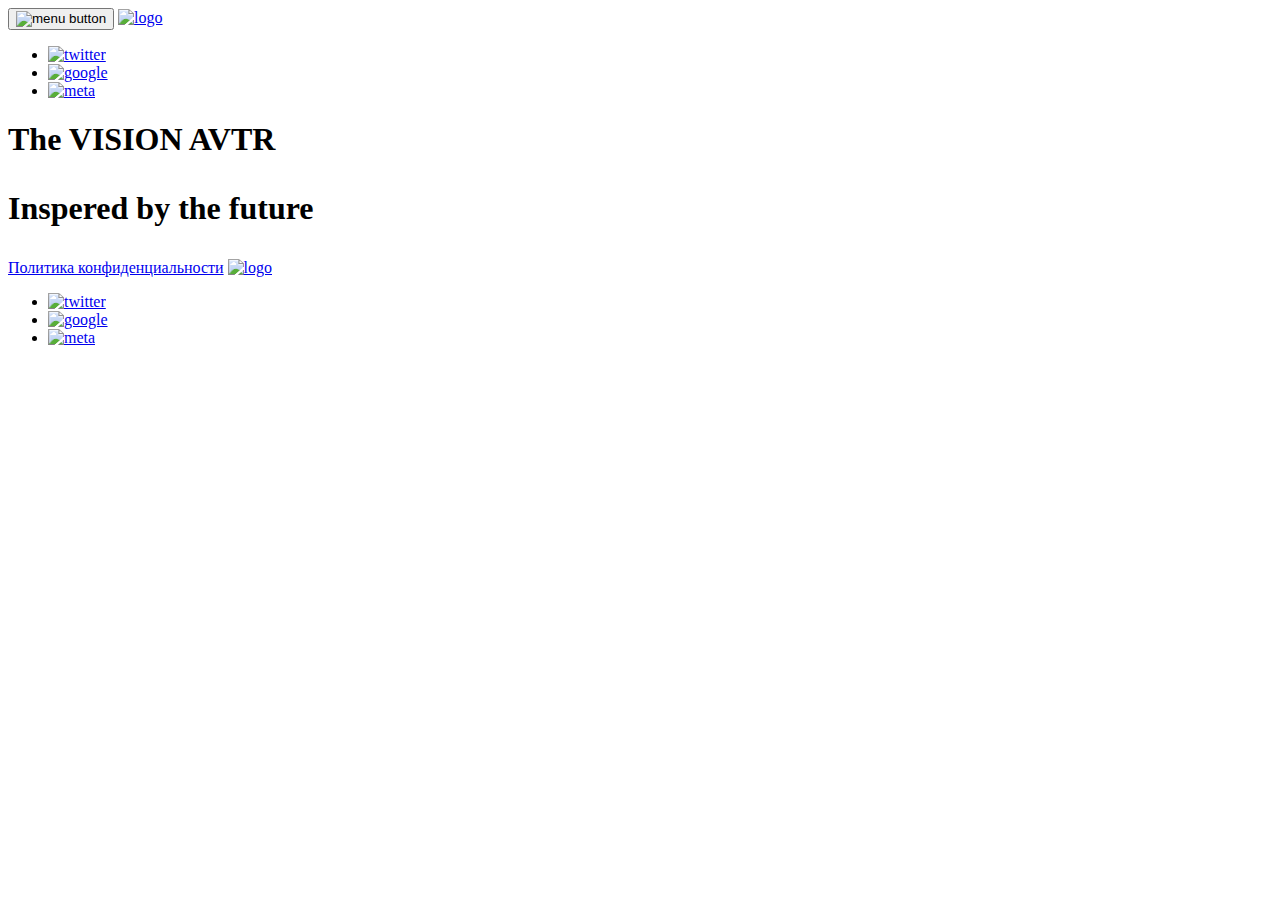
==== index.html @ d6ef5d8d "Add files via upload" ====
<!DOCTYPE html>
<html lang="en">
<head>
  <meta charset="UTF-8">
  <meta name="viewport" content="width=device-width, initial-scale=1.0">
  <meta http-equiv="X-UA-Compatible" content="ie=edge">
  <title>Document</title>
  <link rel="stylesheet" href="css/reset.css">
  <link rel="stylesheet" href="css/slick.css">
  <link rel="stylesheet" href="css/jquery.fancybox.css">
  <link rel="stylesheet" href="css/style.css">
</head>
<body>
  <header class="header">
      <div class="container">
          <div class="header__top">
            <button class="header__nav">
                <img src="images/menu-btn.svg" alt="menu button">
            </button>
            <a href="#" class="header__logo"><img src="images/logo.svg" alt="logo"></a>
            <ul class="list">
                <li class="list__item">
                    <a href="#" class="list__link">
                        <img src="images/twitter.svg" alt="twitter" class="list__link-img">
                    </a>
                </li>
                <li class="list__item">
                    <a href="#" class="list__link">
                        <img src="images/google.svg" alt="google" class="list__link-img">
                    </a>
                </li>
                <li class="list__item">
                    <a href="#" class="list__link">
                        <img src="images/meta.svg" alt="meta" class="list__link-img">
                    </a>
                </li>
            </ul>
          </div>
      </div>
      <div class="header__content">
        <h1 class="title">
          The VISION AVTR
        <h1/>
        <p class="title-descr">
          Inspered by the future
        <p/>
      </div>
  </header>



  <footer class="footer">
      <div class="container">
          <div class="footer__inner">
            <a href="#" class="footer__confid">Политика конфиденциальности</a>
            <a href="#" class="header__logo"><img src="images/logo.svg" alt="logo"></a>
            <ul class="list">
                <li class="list__item">
                    <a href="#" class="list__link">
                        <img src="images/twitter.svg" alt="twitter" class="list__link-img">
                    </a>
                </li>
                <li class="list__item">
                    <a href="#" class="list__link">
                        <img src="images/google.svg" alt="google" class="list__link-img">
                    </a>
                </li>
                <li class="list__item">
                    <a href="#" class="list__link">
                        <img src="images/meta.svg" alt="meta" class="list__link-img">
                    </a>
                </li>
            </ul>
          </div>
      </div>
  </footer>

  <script src="https://ajax.googleapis.com/ajax/libs/jquery/3.4.1/jquery.min.js"></script>
  <script src="js/slick.min.js"></script>
  <script src="js/jquery.fancybox.min.js"></script>
  <script src="js/main.js"></script>
</body>
</html>
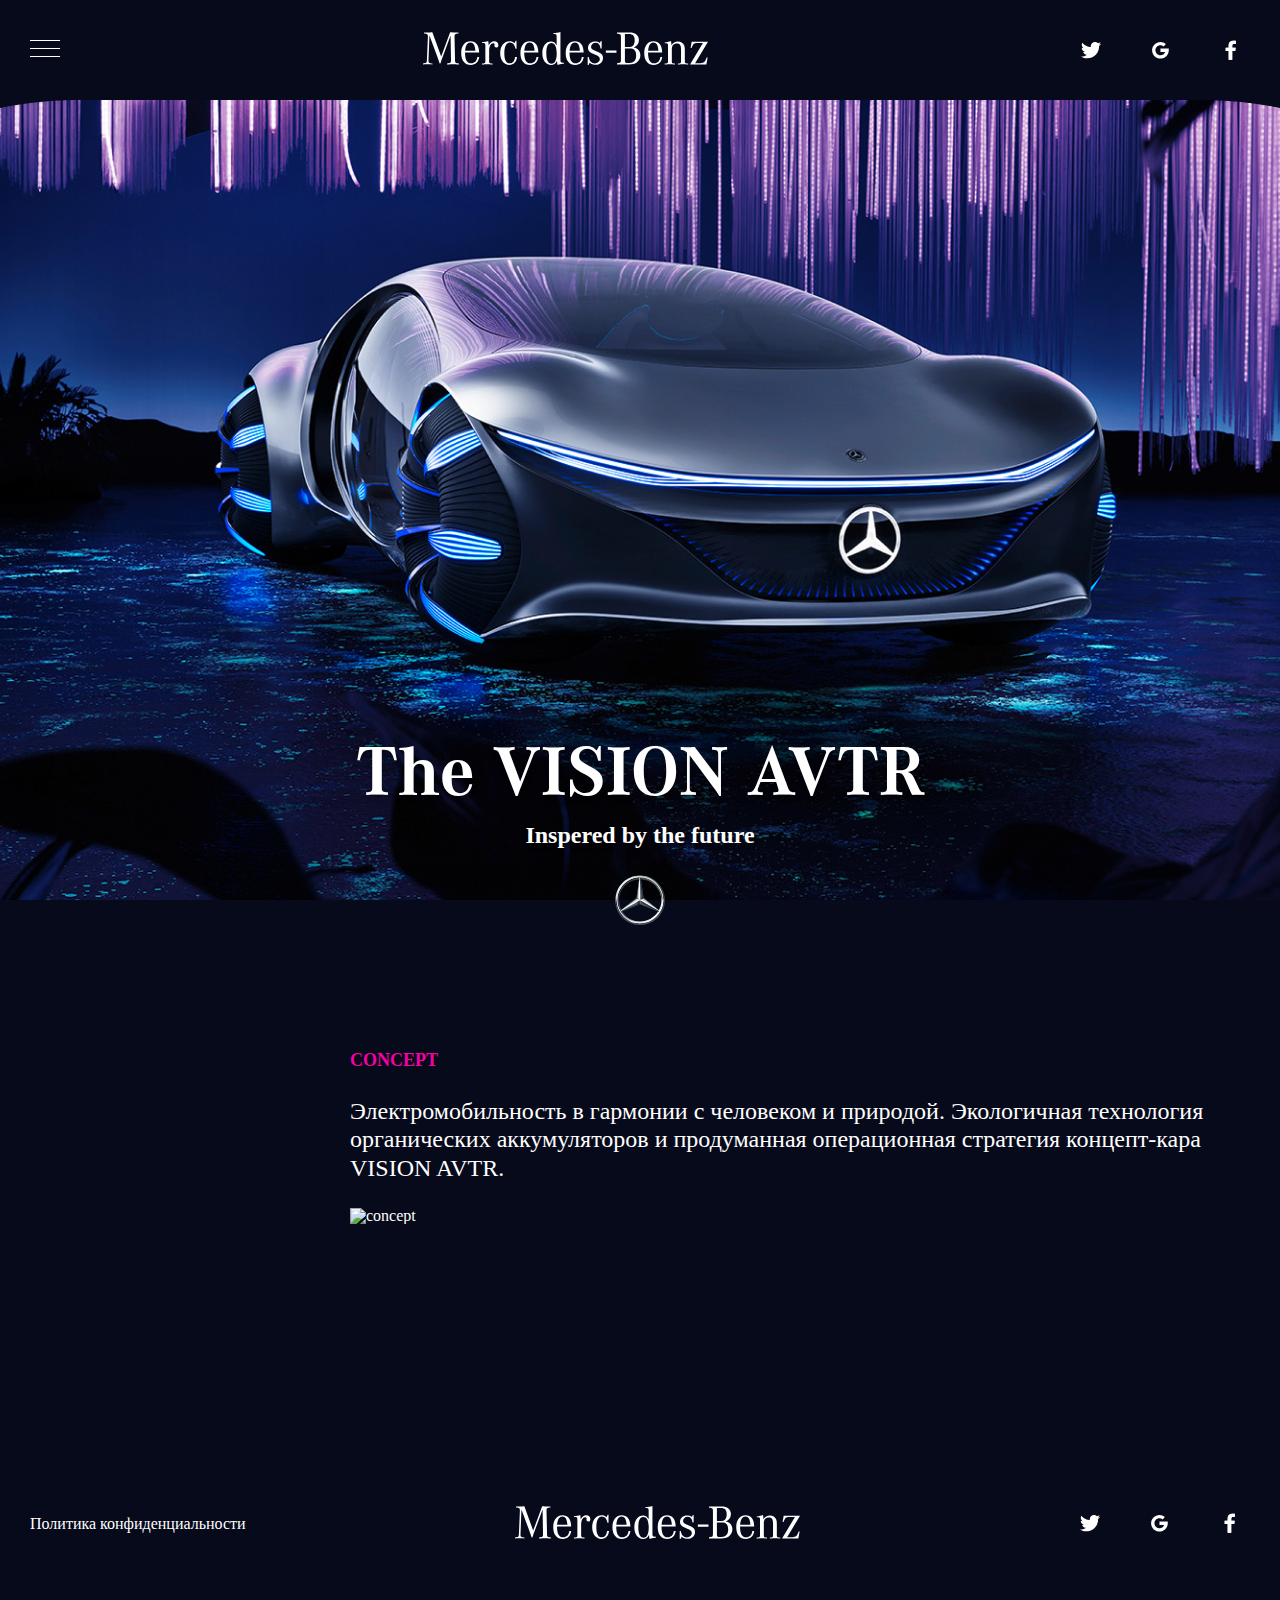
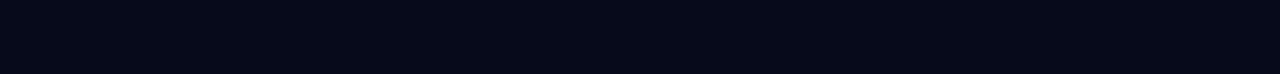
==== commit c004d240: "Add files via upload" ====
--- a/index.html
+++ b/index.html
@@ -47,6 +47,22 @@
       </div>
   </header>
 
+  <section class="concept">
+      <div class="container">
+          <div class="concept__inner">
+              <h3 class="concept__title">
+                CONCEPT
+              </h3>
+              <p class="concept__text">
+                Электромобильность в гармонии с человеком и природой. 
+                Экологичная технология <br> органических аккумуляторов и 
+                продуманная операционная стратегия концепт-кара<br> VISION AVTR. 
+              </p>
+              <img class="concept__img" src="images/concept.jpg" alt="concept">
+          </div>
+      </div>
+  </section>
+
 
 
   <footer class="footer">
--- a/css/style.css
+++ b/css/style.css
@@ -0,0 +1,153 @@
+html {
+    box-sizing: border-box;
+}
+
+*,
+*::after,
+*::before{
+    box-sizing: inherit;
+}
+
+@font-face {
+    font-family: 'Corporate-A-Bold';
+    font-style: normal;
+    font-weight: 700;
+    src: url('../fonts/Corporate-A-Bold.woff') format('woff'),
+         url('../fonts/Corporate-A-Bold.woff2') format('woff2');
+}
+
+button {
+    border: none;
+    background-color: transparent;
+    padding: 0;
+    cursor: pointer;
+}
+
+body {
+    background-color: #070A1B;
+    font-weight: 400;
+    font-style: 16px;
+    color: #fff;
+}
+
+a {
+    text-decoration: none;
+    color: inherit;
+}
+
+ul {
+    list-style: none;
+}
+
+.container {
+    max-width: 1220px;
+    margin: 0 auto;
+    border: 0 10px;
+}
+
+.header__top {
+    display: flex;
+    justify-content: space-between;
+    align-items: center;
+    height: 100px;
+}
+
+.list {
+    display: flex;
+}
+
+.list__item + .list__item {
+    margin-left: 30px;
+}
+
+.list__link {
+    display: flex;
+    width: 40px;
+    height: 40px;
+    justify-content: center;
+    align-items: center;
+    border-radius: 50%;
+    transition: background .3s;
+}
+
+.list__link:hover {
+    background-color: #C1A1D2;
+}
+
+.footer__inner {
+    display: flex;
+    justify-content: space-between;
+    align-items: center;
+    height: 300px;
+}
+
+.footer__confid {
+    font-weight: 400;
+    font-size: 16px;
+    line-height: 120%;
+}
+
+.header__content {
+    background-image: url(../images/main-bg.png);
+    min-height: calc(100vh - 100px);
+    background-repeat: no-repeat;
+    background-position: center;
+    background-size: cover;
+    display: flex;
+    flex-direction: column;
+    align-items: center;
+    justify-content: flex-end;
+    position: relative;
+    margin-bottom: 150px;
+}
+
+.header__content::before {
+    content: "";
+    background-image: url(../images/logo-maim.svg);
+    width: 50px;
+    height: 50px;
+    position: absolute;
+    bottom: -25px;
+    left: 50%;
+    transform: translateX(-50%);
+}
+
+.title {
+    font-family: 'Corporate-A-Bold';
+    margin-bottom: 5px;
+    font-size: 72px;
+    line-height: 120%;
+    text-shadow: 0px 4px 4px rgba(0, 0, 0, 0.25);
+}
+
+.title-descr {
+    font-size: 24px;
+    line-height: 120%;
+    text-shadow: 0px 4px 4px rgba(0, 0, 0, 0.25);
+    margin-bottom: 50px;
+}
+
+.concept {
+    margin-bottom: 150px;
+}
+
+.concept__inner {
+    margin-left: auto;
+    max-width: 900px;
+}
+
+
+.concept__title {
+    font-size: 18px;
+    line-height: 120%;
+    color: #F402A2;
+    padding-bottom: 25px;
+}
+
+.concept__text {
+    font-weight: 400;
+    font-size: 24px;
+    line-height: 120%;
+    padding-bottom: 25px;
+    font-family: 'Roboto Condensed';
+}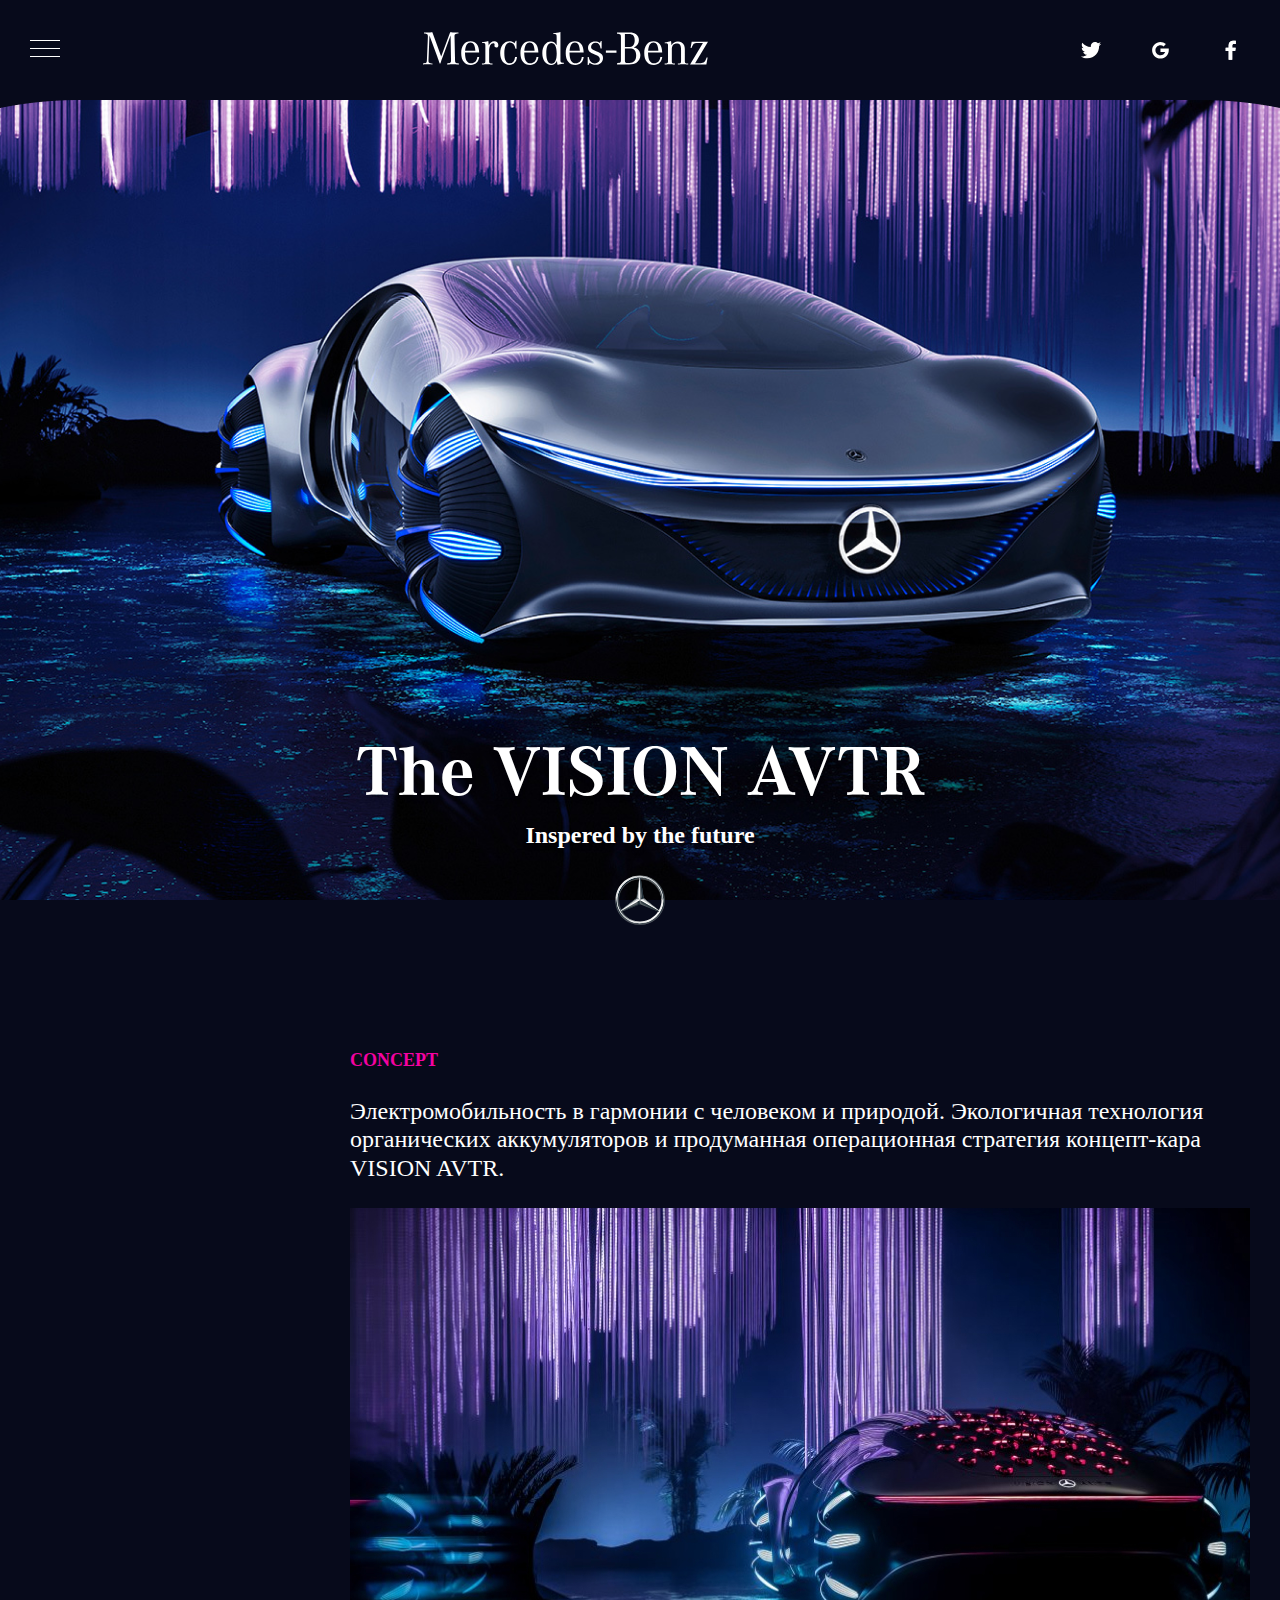
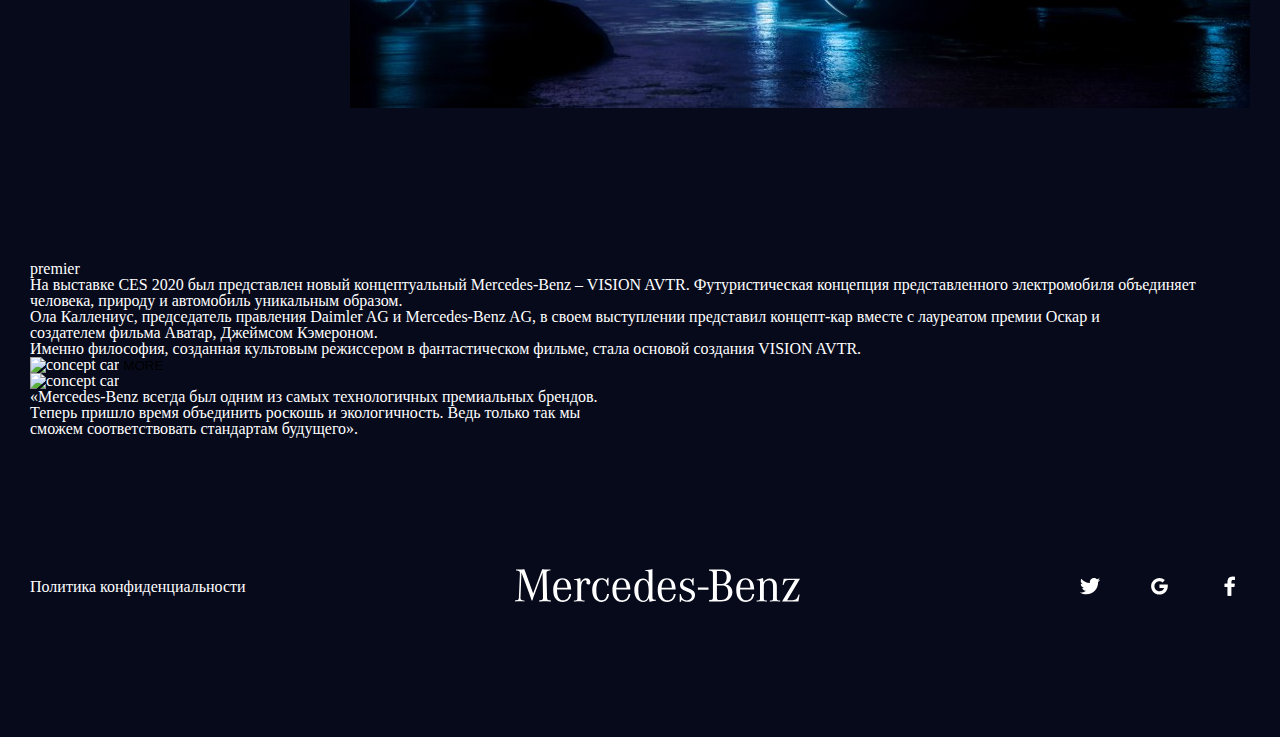
==== commit 5242240a: "Add files via upload" ====
--- a/index.html
+++ b/index.html
@@ -1,99 +1,117 @@
 <!DOCTYPE html>
 <html lang="en">
+
 <head>
-  <meta charset="UTF-8">
-  <meta name="viewport" content="width=device-width, initial-scale=1.0">
-  <meta http-equiv="X-UA-Compatible" content="ie=edge">
-  <title>Document</title>
-  <link rel="stylesheet" href="css/reset.css">
-  <link rel="stylesheet" href="css/slick.css">
-  <link rel="stylesheet" href="css/jquery.fancybox.css">
-  <link rel="stylesheet" href="css/style.css">
+    <meta charset="UTF-8">
+    <meta name="viewport" content="width=device-width, initial-scale=1.0">
+    <meta http-equiv="X-UA-Compatible" content="ie=edge">
+    <title>Document</title>
+    <link rel="stylesheet" href="css/reset.css">
+    <link rel="stylesheet" href="css/slick.css">
+    <link rel="stylesheet" href="css/jquery.fancybox.css">
+    <link rel="stylesheet" href="css/style.css">
 </head>
+
 <body>
-  <header class="header">
-      <div class="container">
-          <div class="header__top">
-            <button class="header__nav">
+    <header class="header">
+        <div class="container">
+            <div class="header__top">
+                <button class="header__nav">
                 <img src="images/menu-btn.svg" alt="menu button">
             </button>
-            <a href="#" class="header__logo"><img src="images/logo.svg" alt="logo"></a>
-            <ul class="list">
-                <li class="list__item">
-                    <a href="#" class="list__link">
-                        <img src="images/twitter.svg" alt="twitter" class="list__link-img">
-                    </a>
-                </li>
-                <li class="list__item">
-                    <a href="#" class="list__link">
-                        <img src="images/google.svg" alt="google" class="list__link-img">
-                    </a>
-                </li>
-                <li class="list__item">
-                    <a href="#" class="list__link">
-                        <img src="images/meta.svg" alt="meta" class="list__link-img">
-                    </a>
-                </li>
-            </ul>
-          </div>
-      </div>
-      <div class="header__content">
-        <h1 class="title">
-          The VISION AVTR
-        <h1/>
-        <p class="title-descr">
-          Inspered by the future
-        <p/>
-      </div>
-  </header>
+                <a href="#" class="header__logo"><img src="images/logo.svg" alt="logo"></a>
+                <ul class="list">
+                    <li class="list__item">
+                        <a href="#" class="list__link">
+                            <img src="images/twitter.svg" alt="twitter" class="list__link-img">
+                        </a>
+                    </li>
+                    <li class="list__item">
+                        <a href="#" class="list__link">
+                            <img src="images/google.svg" alt="google" class="list__link-img">
+                        </a>
+                    </li>
+                    <li class="list__item">
+                        <a href="#" class="list__link">
+                            <img src="images/meta.svg" alt="meta" class="list__link-img">
+                        </a>
+                    </li>
+                </ul>
+            </div>
+        </div>
+        <div class="header__content">
+            <h1 class="title">
+                The VISION AVTR
+                <h1/>
+                <p class="title-descr">
+                    Inspered by the future
+                    <p/>
+        </div>
+    </header>
 
-  <section class="concept">
-      <div class="container">
-          <div class="concept__inner">
-              <h3 class="concept__title">
-                CONCEPT
-              </h3>
-              <p class="concept__text">
-                Электромобильность в гармонии с человеком и природой. 
-                Экологичная технология <br> органических аккумуляторов и 
-                продуманная операционная стратегия концепт-кара<br> VISION AVTR. 
-              </p>
-              <img class="concept__img" src="images/concept.jpg" alt="concept">
-          </div>
-      </div>
-  </section>
+    <section class="concept">
+        <div class="container">
+            <div class="concept__inner">
+                <h3 class="concept__title main__title">
+                    CONCEPT
+                </h3>
+                <p class="concept__text">
+                    Электромобильность в гармонии с человеком и природой. Экологичная технология <br> органических аккумуляторов и продуманная операционная стратегия концепт-кара<br> VISION AVTR.
+                </p>
+                <img class="concept__img" src="images/concept.jpg" alt="concept">
+            </div>
+        </div>
+    </section>
 
+    <section class="premier">
+        <div class="container">
+            <div class="premier__inner">
+                <div class="premier__column">
+                    <div class="premier__title main__title">premier</div>
+                    <p class="premier__text">На выставке CES 2020 был представлен новый концептуальный Mercedes-Benz – VISION AVTR. Футуристическая концепция представленного электромобиля объединяет человека, природу и автомобиль уникальным образом.</p>
+                    <p class="premier__text">Ола Каллениус, председатель правления Daimler AG и Mercedes-Benz AG, в своем выступлении представил концепт-кар вместе с лауреатом премии Оскар и <br> создателем фильма Аватар, Джеймсом Кэмероном.</p>
+                    <p class="premier__text">Именно философия, созданная культовым режиссером в фантастическом фильме, стала основой создания VISION AVTR.</p>
+                    <img src="images/concept-1.png" alt="concept car" class="concept__img">
+                    <button class="premier__btn">MORE</button>
+                </div>
+                <div class="premier__column">
+                    <img src="images/concept-2.png" alt="concept car" class="concept__img">
+                    <p class="premier__text">«Mercedes-Benz всегда был одним из самых технологичных премиальных брендов. <br> Теперь пришло время объединить роскошь и экологичность. Ведь только так мы <br> сможем соответствовать стандартам будущего».</p>
+                </div>
+            </div>
+        </div>
+    </section>
 
+    <footer class="footer">
+        <div class="container">
+            <div class="footer__inner">
+                <a href="#" class="footer__confid">Политика конфиденциальности</a>
+                <a href="#" class="header__logo"><img src="images/logo.svg" alt="logo"></a>
+                <ul class="list">
+                    <li class="list__item">
+                        <a href="#" class="list__link">
+                            <img src="images/twitter.svg" alt="twitter" class="list__link-img">
+                        </a>
+                    </li>
+                    <li class="list__item">
+                        <a href="#" class="list__link">
+                            <img src="images/google.svg" alt="google" class="list__link-img">
+                        </a>
+                    </li>
+                    <li class="list__item">
+                        <a href="#" class="list__link">
+                            <img src="images/meta.svg" alt="meta" class="list__link-img">
+                        </a>
+                    </li>
+                </ul>
+            </div>
+        </div>
+    </footer>
 
-  <footer class="footer">
-      <div class="container">
-          <div class="footer__inner">
-            <a href="#" class="footer__confid">Политика конфиденциальности</a>
-            <a href="#" class="header__logo"><img src="images/logo.svg" alt="logo"></a>
-            <ul class="list">
-                <li class="list__item">
-                    <a href="#" class="list__link">
-                        <img src="images/twitter.svg" alt="twitter" class="list__link-img">
-                    </a>
-                </li>
-                <li class="list__item">
-                    <a href="#" class="list__link">
-                        <img src="images/google.svg" alt="google" class="list__link-img">
-                    </a>
-                </li>
-                <li class="list__item">
-                    <a href="#" class="list__link">
-                        <img src="images/meta.svg" alt="meta" class="list__link-img">
-                    </a>
-                </li>
-            </ul>
-          </div>
-      </div>
-  </footer>
+    <script src="https://ajax.googleapis.com/ajax/libs/jquery/3.4.1/jquery.min.js"></script>
+    <script src="js/slick.min.js"></script>
+    <script src="js/jquery.fancybox.min.js"></script>
+    <script src="js/main.js"></script>
+</body>
 
-  <script src="https://ajax.googleapis.com/ajax/libs/jquery/3.4.1/jquery.min.js"></script>
-  <script src="js/slick.min.js"></script>
-  <script src="js/jquery.fancybox.min.js"></script>
-  <script src="js/main.js"></script>
-</body>
 </html>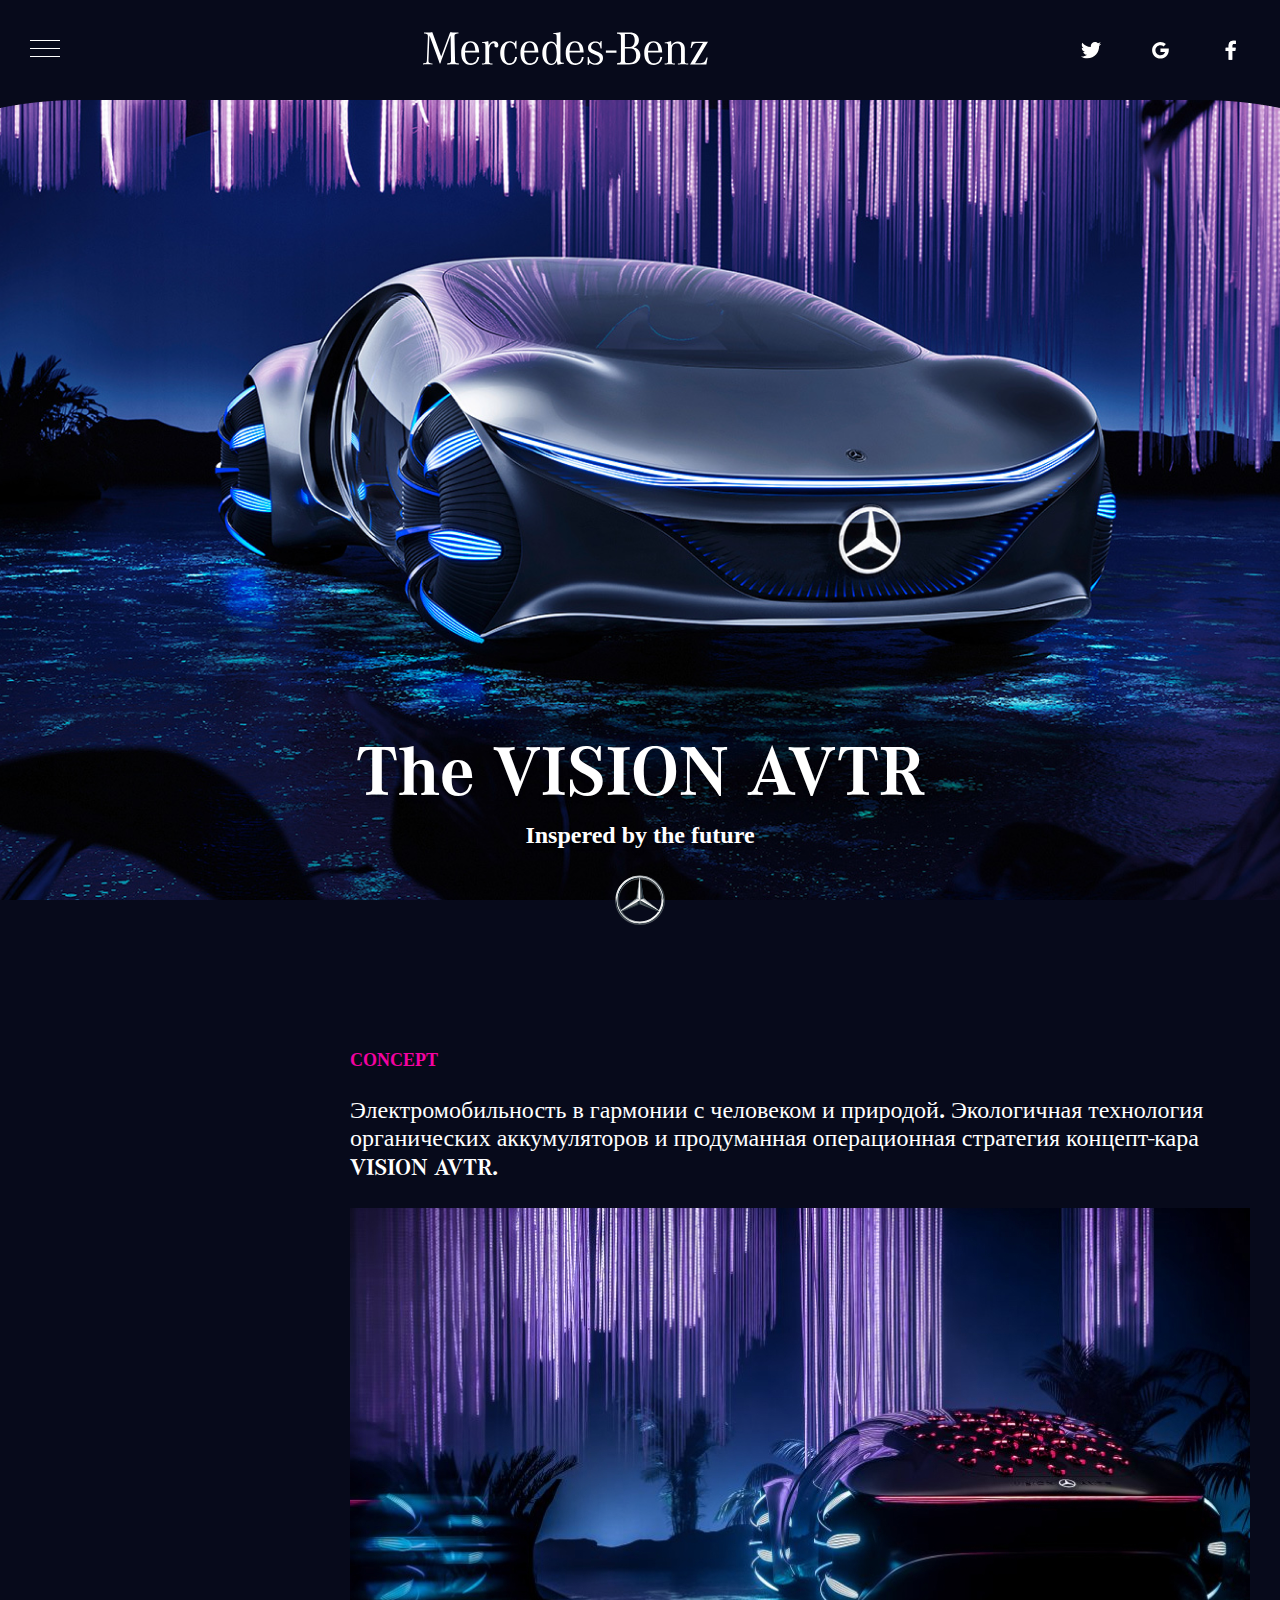
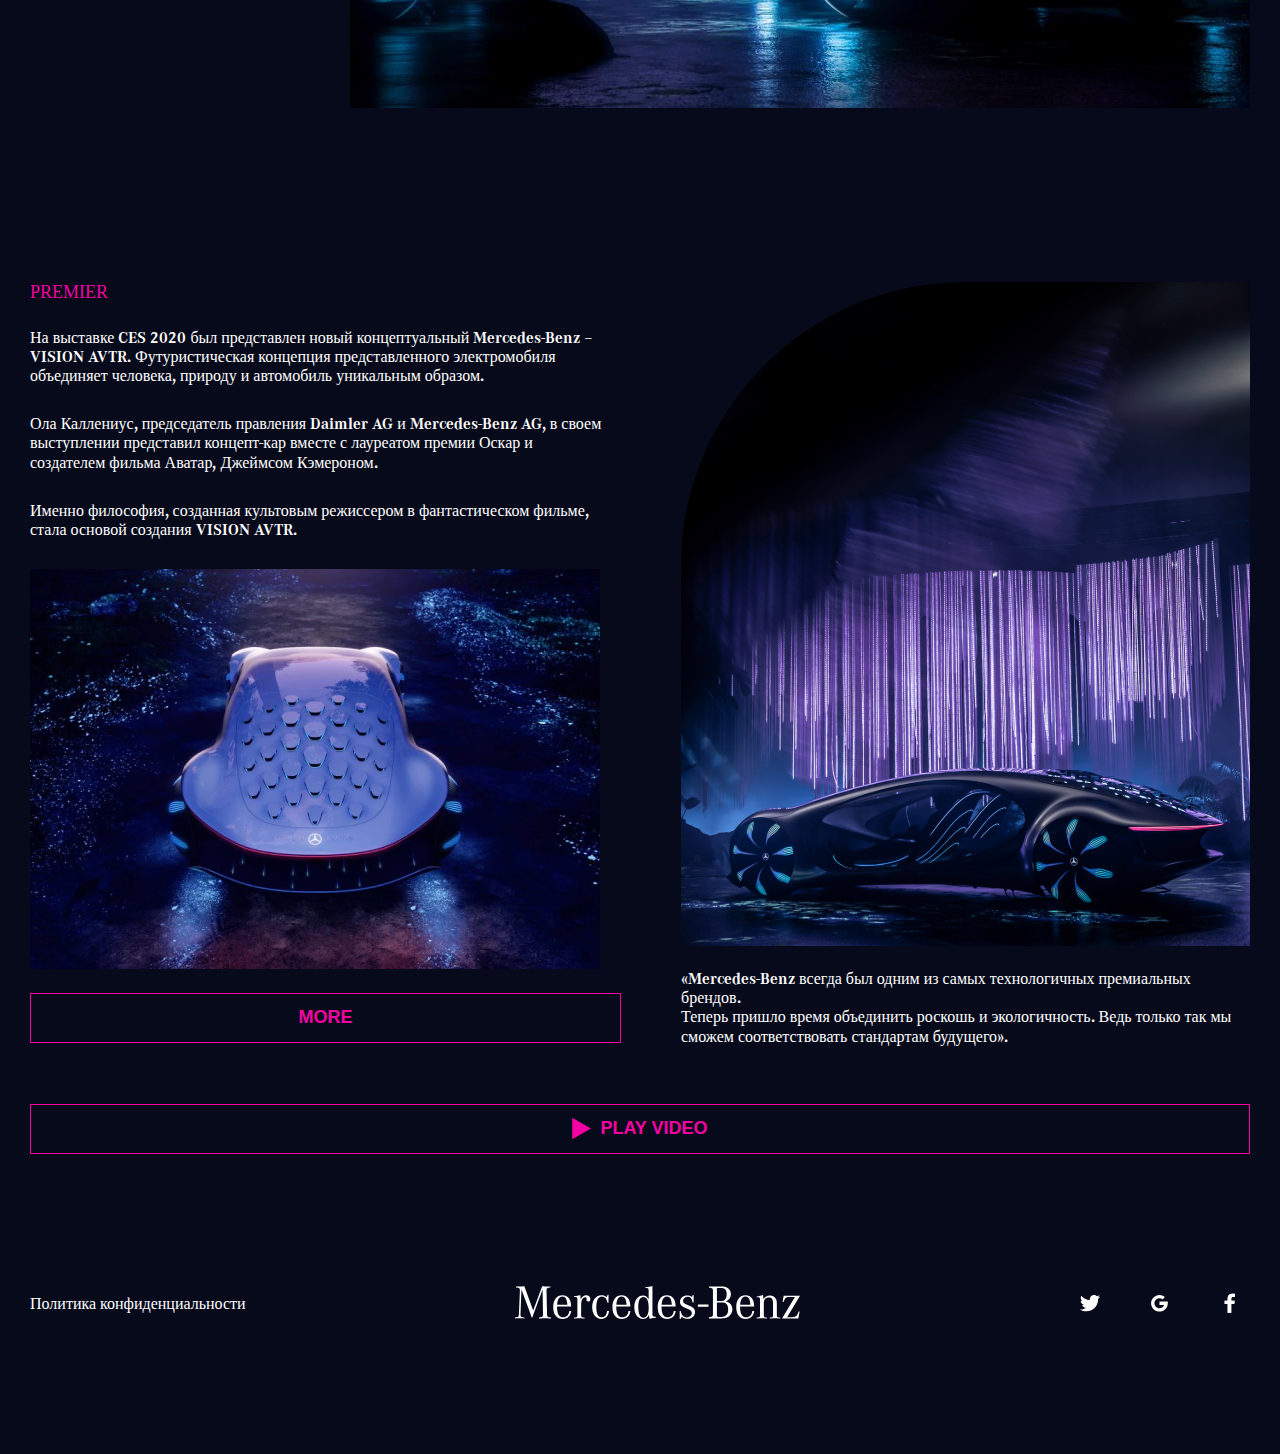
==== commit 6ec27931: "Add files via upload" ====
--- a/index.html
+++ b/index.html
@@ -75,12 +75,26 @@
                     <button class="premier__btn">MORE</button>
                 </div>
                 <div class="premier__column">
-                    <img src="images/concept-2.png" alt="concept car" class="concept__img">
+                    <img src="images/concept-2.svg" alt="concept car" class="concept__img">
                     <p class="premier__text">«Mercedes-Benz всегда был одним из самых технологичных премиальных брендов. <br> Теперь пришло время объединить роскошь и экологичность. Ведь только так мы <br> сможем соответствовать стандартам будущего».</p>
                 </div>
             </div>
         </div>
     </section>
+
+    <div class="video">
+        <div class="container">
+            <div class="video__inner">
+                <img src="images/video.svg" alt="" class="video__img">
+                <button class="video__btn">
+                    <svg width="19" height="23" viewBox="0 0 19 23" fill="none" xmlns="http://www.w3.org/2000/svg">
+                        <path d="M19 11.5L0.25 22.3253L0.25 0.674683L19 11.5Z" fill="#F402A2"/>
+                    </svg>
+                    <span>PLAY VIDEO</span>
+                </button>
+            </div>
+        </div>
+    </div>
 
     <footer class="footer">
         <div class="container">
--- a/css/style.css
+++ b/css/style.css
@@ -4,7 +4,7 @@
 
 *,
 *::after,
-*::before{
+*::before {
     box-sizing: inherit;
 }
 
@@ -12,8 +12,7 @@
     font-family: 'Corporate-A-Bold';
     font-style: normal;
     font-weight: 700;
-    src: url('../fonts/Corporate-A-Bold.woff') format('woff'),
-         url('../fonts/Corporate-A-Bold.woff2') format('woff2');
+    src: url('../fonts/Corporate-A-Bold.woff') format('woff'), url('../fonts/Corporate-A-Bold.woff2') format('woff2');
 }
 
 button {
@@ -56,7 +55,7 @@
     display: flex;
 }
 
-.list__item + .list__item {
+.list__item+.list__item {
     margin-left: 30px;
 }
 
@@ -136,18 +135,87 @@
     max-width: 900px;
 }
 
-
-.concept__title {
+.main__title {
     font-size: 18px;
     line-height: 120%;
     color: #F402A2;
     padding-bottom: 25px;
+    text-transform: uppercase;
 }
 
 .concept__text {
+    font-size: 24px;
+    line-height: 120%;
+    padding-bottom: 25px;
+    font-family: 'Corporate-A-Bold';
+}
+
+.premier__text {
     font-weight: 400;
-    font-size: 24px;
-    line-height: 120%;
-    padding-bottom: 25px;
-    font-family: 'Roboto Condensed';
+    font-size: 16px;
+    line-height: 120%;
+    font-style: normal;
+    font-family: 'Corporate-A-Bold';
+    margin-bottom: 29px;
+    min-width: 400px;
+}
+
+.premier__inner {
+    display: flex;
+    gap: 60px;
+}
+
+.premier__btn {
+    font-weight: 700;
+    font-size: 18px;
+    line-height: 120%;
+    color: #F402A2;
+    display: block;
+    width: 100%;
+    height: 50px;
+    border: 1px solid #F402A2;
+    box-sizing: border-box;
+    transition: all 0.3s;
+}
+
+.premier__btn:hover {
+    color: #53A1CB;
+    border: 1px solid #53A1CB;
+}
+
+.concept__img {
+    margin-bottom: 21px;
+}
+
+.video__img {
+    margin-bottom: 25px;
+}
+
+.video__btn {
+    font-weight: 700;
+    font-size: 18px;
+    line-height: 120%;
+    color: #F402A2;
+    display: flex;
+    width: 100%;
+    height: 50px;
+    border: 1px solid #F402A2;
+    box-sizing: border-box;
+    align-items: center;
+    justify-content: center;
+    gap: 9px;
+    transition: all 0.3s;
+}
+
+.video__btn:hover {
+    color: #53A1CB;
+    border: 1px solid #53A1CB;
+}
+
+.video__btn path {
+    transition: all 0.3s;
+}
+
+.video__btn:hover path {
+    fill: #53A1CB;
 }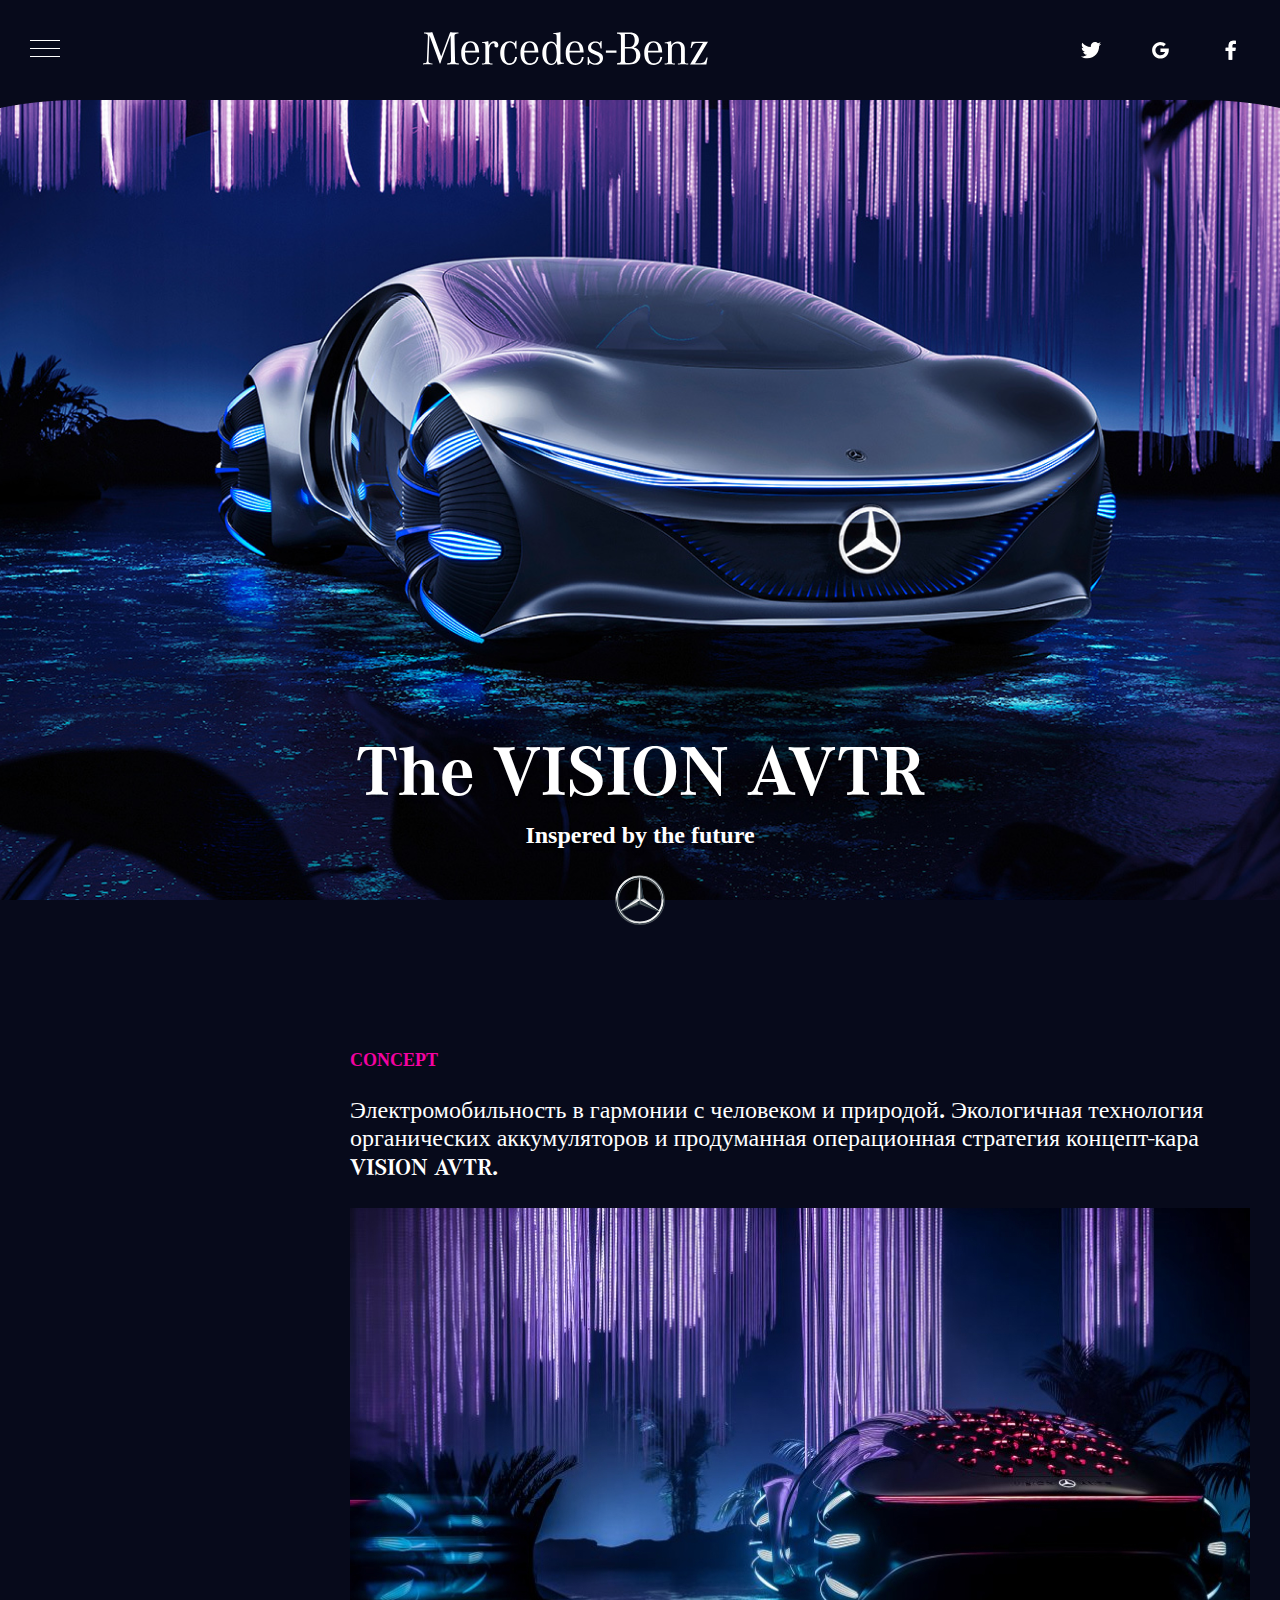
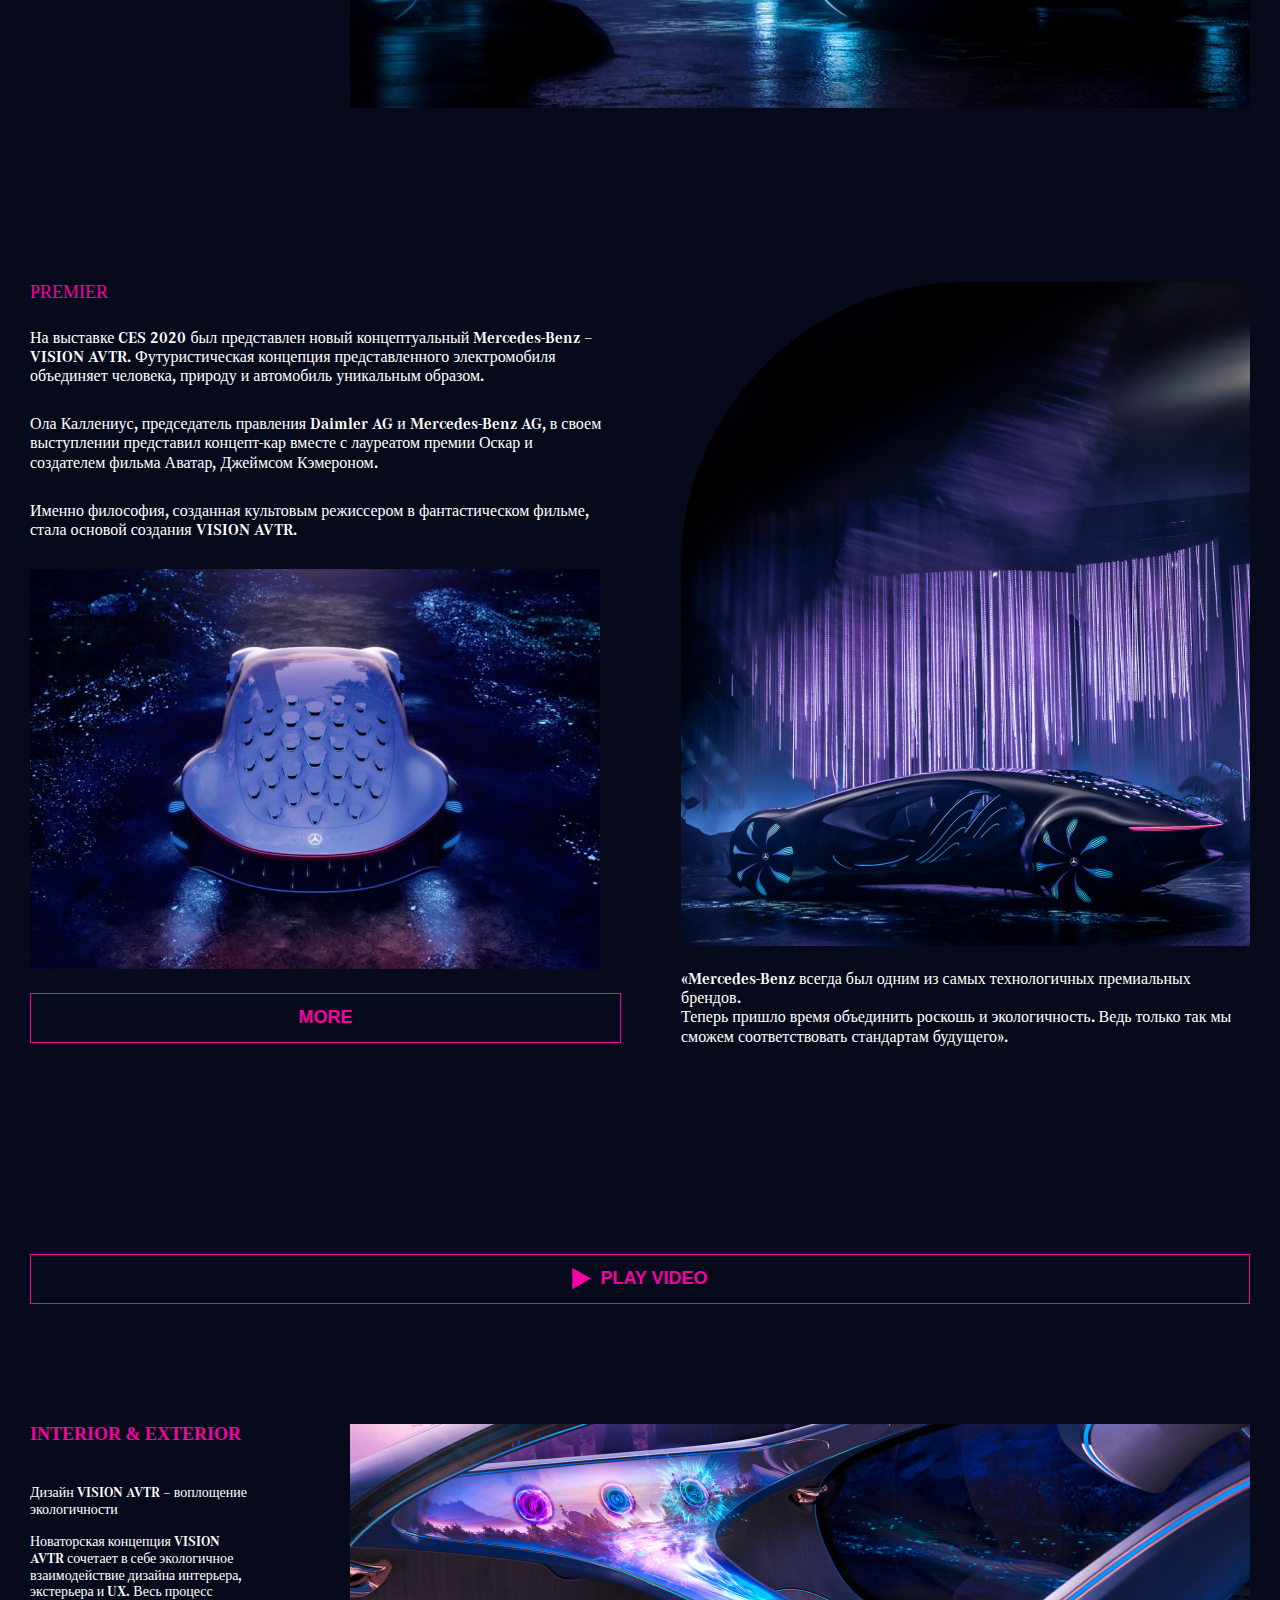
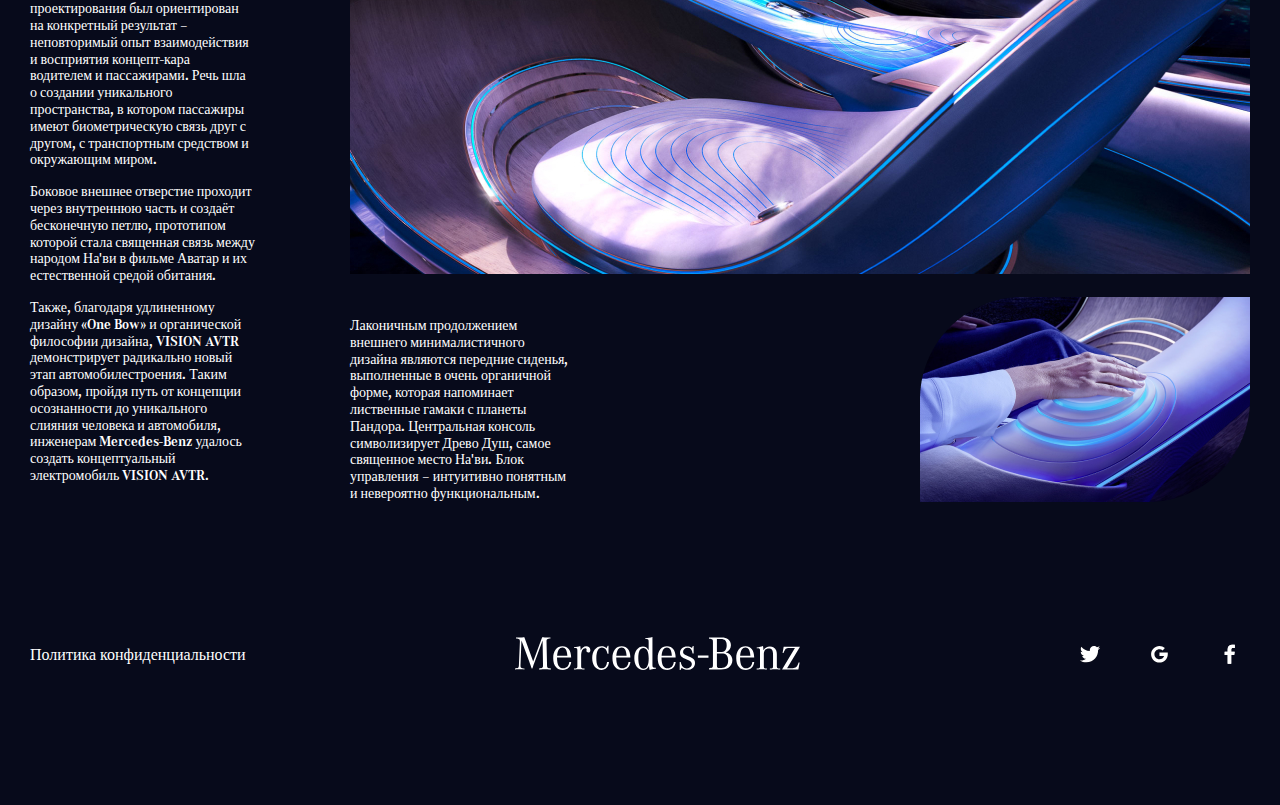
==== commit 060d0e05: "Add files via upload" ====
--- a/index.html
+++ b/index.html
@@ -96,6 +96,32 @@
         </div>
     </div>
 
+    <section class="design">
+        <div class="container">
+            <div class="design__interior">
+                <div class="design__text-one">
+                    <h3 class="design__title main__title">INTERIOR & EXTERIOR</h3>
+                    <p class="design__text text">Дизайн VISION AVTR – воплощение экологичности</p>
+                    <p class="design__text text">Новаторская концепция VISION AVTR сочетает в себе экологичное взаимодействие дизайна интерьера, экстерьера и UX. Весь процесс проектирования был ориентирован на конкретный результат – неповторимый опыт взаимодействия и восприятия концепт-кара
+                        водителем и пассажирами. Речь шла о создании уникального пространства, в котором пассажиры имеют биометрическую связь друг с другом, с транспортным средством и окружающим миром.</p>
+                    <p class="design__text text">Боковое внешнее отверстие проходит через внутреннюю часть и создаёт бесконечную петлю, прототипом которой стала священная ​​связь между народом На'ви в фильме Аватар и их естественной средой обитания. </p>
+                    <p class="design__text text">Также, благодаря удлиненному дизайну «One Bow» и органической философии дизайна, VISION AVTR демонстрирует радикально новый этап автомобилестроения. Таким образом, пройдя путь от концепции осознанности до уникального слияния человека
+                        и автомобиля, инженерам Mercedes-Benz удалось создать концептуальный электромобиль VISION AVTR.</p>
+                </div>
+                <div class="disign__img-main">
+                    <img class="design__img" src="/images/design-1.jpg" alt="interior">
+                </div>
+                <div class="design__text-two">
+                    <p class="design__text-small text">Лаконичным продолжением внешнего минималистичного дизайна являются передние сиденья, выполненные в очень органичной форме, которая напоминает лиственные гамаки с планеты Пандора. Центральная консоль символизирует Древо Душ, самое священное
+                        место На'ви. Блок управления – интуитивно понятным и невероятно функциональным. </p>
+                </div>
+                <div class="design__img-three">
+                    <img class="design__img-2" src="/images/design-2.png" alt="interior">
+                </div>
+            </div>
+        </div>
+    </section>
+
     <footer class="footer">
         <div class="container">
             <div class="footer__inner">
--- a/css/style.css
+++ b/css/style.css
@@ -143,6 +143,10 @@
     text-transform: uppercase;
 }
 
+.premier {
+    margin-bottom: 150px;
+}
+
 .concept__text {
     font-size: 24px;
     line-height: 120%;
@@ -158,6 +162,14 @@
     font-family: 'Corporate-A-Bold';
     margin-bottom: 29px;
     min-width: 400px;
+}
+
+.text {
+    font-weight: 400;
+    font-size: 14px;
+    line-height: 120%;
+    font-style: lighter;
+    font-family: 'Corporate-A-Bold';
 }
 
 .premier__inner {
@@ -187,6 +199,10 @@
     margin-bottom: 21px;
 }
 
+.video {
+    margin-bottom: 120px;
+}
+
 .video__img {
     margin-bottom: 25px;
 }
@@ -218,4 +234,33 @@
 
 .video__btn:hover path {
     fill: #53A1CB;
+}
+
+.design__interior {
+    display: grid;
+    grid-template-columns: 225px 225px auto 330px;
+    grid-template-rows: auto auto;
+    gap: 20px 95px;
+}
+
+.design__text-one {
+    grid-row: 1/3;
+}
+
+.design__text-two {
+    grid-row-end: -1;
+    display: flex;
+    align-items: end;
+    margin-bottom: 2px;
+}
+
+.design__img-three {
+    grid-column-end: -1;
+    grid-row-end: -1;
+}
+
+.design__text {
+    margin-top: 15px;
+    display: flex;
+    align-items: end;
 }